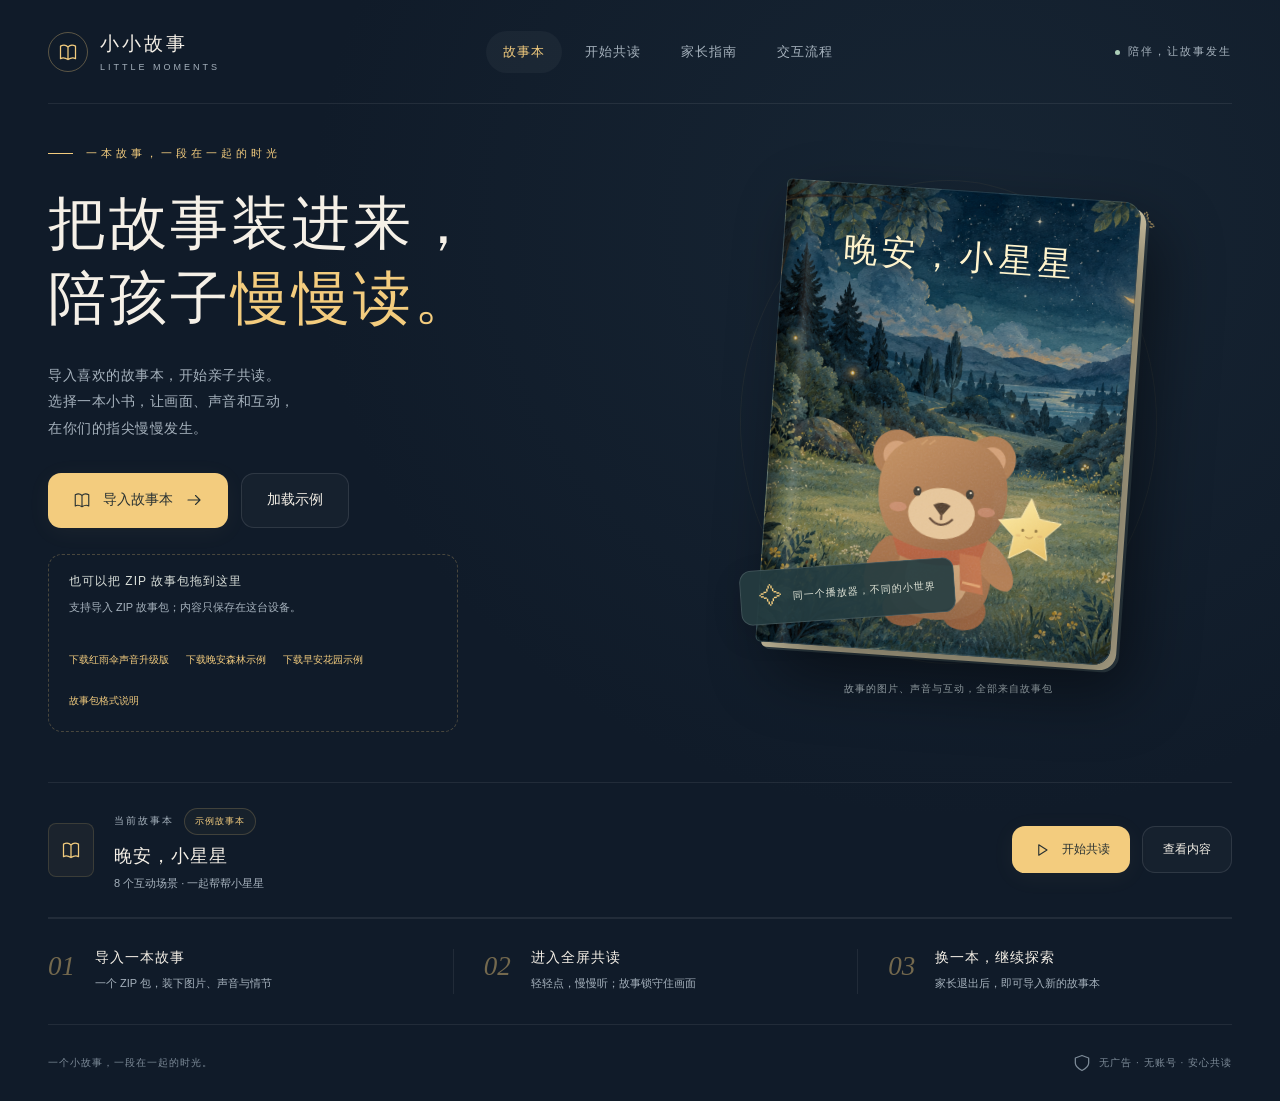
==== index.html @ 0f3887ff "Publish little storybook static site" ====
<!DOCTYPE html>
<html lang="zh-CN"><head><meta charset="UTF-8"><meta name="viewport" content="width=device-width, initial-scale=1"><meta name="theme-color" content="#101b29"><meta name="description" content="小小故事：亲子互动绘本前端交互原型"><title>故事本播放器 · 小小故事</title><link rel="icon" type="image/svg+xml" href="assets/favicon.svg"><link rel="stylesheet" href="assets/style.css"><link rel="stylesheet" href="assets/story-lock.css"><link rel="stylesheet" href="assets/book-import.css"><script src="assets/vendor/fflate-0.8.3.js" defer></script><script src="assets/story-codec.js" defer></script><script src="assets/story-package.js" defer></script><script src="assets/book-ui.js" defer></script><script src="assets/story-lock.js" defer></script><link rel="stylesheet" href="assets/story-scene-v2.css"><script src="assets/story-scene-v2.js" defer></script><script src="assets/app.js" defer></script></head><body><div class="shell"><header class="site-header"><a class="brand" href="index.html" aria-label="小小故事，回到封面"><span class="brand-mark" data-icon="book"></span><span class="brand-name">小小故事<small>LITTLE MOMENTS</small></span></a><nav class="site-nav" data-prototype-nav aria-label="功能导航"><a href="index.html" data-preserve="index.html" aria-current="page">故事本</a><a href="read.html" data-preserve="read.html">开始共读</a><a href="parents.html" data-preserve="parents.html">家长指南</a><a href="flows.html" data-preserve="flows.html">交互流程</a></nav><span class="edition"><i class="dot"></i>陪伴，让故事发生</span></header><main>
<section class="hero import-hero"><div class="hero-copy"><div class="eyebrow">一本故事，一段在一起的时光</div><h1 class="serif">把故事装进来，<br>陪孩子<em>慢慢读。</em></h1><p class="hero-description">导入喜欢的故事本，开始亲子共读。<br>选择一本小书，让画面、声音和互动，<br>在你们的指尖慢慢发生。</p><div class="hero-actions"><button class="btn btn-primary" data-import-book><i data-icon="book"></i>导入故事本<i data-icon="arrow"></i></button><button class="btn btn-secondary" id="load-demo">加载示例</button></div><section class="import-zone" id="import-zone" aria-label="导入故事本" aria-busy="false"><h2>也可以把 ZIP 故事包拖到这里</h2><p id="import-status" role="status" aria-live="polite">正在打开当前故事本……</p><div class="package-links"><a href="storybooks/samples/rabbit-red-umbrella-audio-v3.zip" download="小兔子的红雨伞-声音升级版.zip">下载红雨伞声音升级版</a><a href="storybooks/samples/moon-star.zip" download="晚安小星星.zip">下载晚安森林示例</a><a href="storybooks/samples/garden-morning.zip" download="小花的早安.zip">下载早安花园示例</a><a href="STORYBOOK-FORMAT.md">故事包格式说明</a></div></section><input id="book-file" type="file" accept=".zip,application/zip" aria-label="选择 ZIP 故事本"></div>
<div class="book-preview-wrap"><div class="book-area"><div class="orbit"></div><span class="floating-star" aria-hidden="true">✧</span><a class="book" data-book-read href="read.html" data-preserve="read.html" aria-label="打开当前故事本"><div class="book-background" data-book-background></div><div class="book-title serif" data-book-field="title">导入你的<br>小小故事</div><div class="book-cover-layers" data-book-cover-layers></div></a><div class="book-note"><span class="mini-star">✧</span><span>同一个播放器，不同的小世界</span></div></div><p class="book-caption">故事的图片、声音与互动，全部来自故事包</p></div></section>
<section class="current-book-bar" id="book-ready" hidden><div class="current-book-meta"><span class="meta-symbol" data-icon="book"></span><div><div class="book-status-heading"><small>当前故事本</small><span class="status-pill" data-book-source>尚未导入</span></div><h2 data-book-field="title"></h2><p><span data-book-pages>—</span> 个互动场景 · <span data-book-field="goal"></span></p></div></div><div class="current-book-actions"><a class="btn btn-primary" data-book-read id="start-story" href="read.html"><i data-icon="play"></i>开始共读</a><a class="btn btn-secondary" href="parents.html" data-preserve="parents.html">查看内容</a></div></section>
<section class="how-strip" aria-label="三个小步骤"><div class="how-step"><span class="step-number">01</span><div><h3>导入一本故事</h3><p>一个 ZIP 包，装下图片、声音与情节</p></div></div><div class="how-step"><span class="step-number">02</span><div><h3>进入全屏共读</h3><p>轻轻点，慢慢听；故事锁守住画面</p></div></div><div class="how-step"><span class="step-number">03</span><div><h3>换一本，继续探索</h3><p>家长退出后，即可导入新的故事本</p></div></div></section></main><footer class="site-footer"><span>一个小故事，一段在一起的时光。</span><span><i data-icon="shield"></i>无广告 · 无账号 · 安心共读</span></footer></div><div class="toast" id="toast" role="status" hidden></div></body></html>
---- assets/style.css ----
@charset "UTF-8";
:root{--bg:#101b29;--panel:#192635;--panel-hi:#223342;--ink:#f5f0e7;--muted:#a6b2bd;--gold:#f3cc7e;--gold-deep:#d5ad60;--line:#ffffff13;--green:#add0b9;--radius:24px;color-scheme:dark;font-family:"Microsoft YaHei UI","PingFang SC",sans-serif;font-synthesis:none}
*{box-sizing:border-box}body{margin:0;background:var(--bg);color:var(--ink);min-width:320px;background-image:radial-gradient(ellipse at 75% 20%,#2a415143,transparent 48%)}button,a,input{font:inherit}a{color:inherit;text-decoration:none}button{color:inherit;cursor:pointer;border:0;background:none}button:disabled{opacity:.36;cursor:default}button,a,input{-webkit-tap-highlight-color:transparent}button:focus-visible,a:focus-visible,input:focus-visible,summary:focus-visible{outline:3px solid var(--gold);outline-offset:5px}button:disabled:focus-visible{outline:none}svg{display:block}button svg,.icon svg{width:21px;height:21px;flex:none}button{touch-action:manipulation}::selection{background:#f3cc7e55}h1,h2,h3,p{margin:0}h1,h2,h3{font-weight:500}p{line-height:1.9}.shell{max-width:1280px;margin:auto;padding:0 48px}.site-header{height:104px;display:flex;align-items:center;justify-content:space-between;gap:25px;border-bottom:1px solid var(--line)}.brand{display:flex;align-items:center;gap:12px;flex:none}.brand-mark{width:40px;height:40px;border:1px solid #f3cc7e55;border-radius:50%;display:grid;place-items:center;color:var(--gold)}.brand-name{font-size:19px;letter-spacing:3px}.brand-name small{display:block;color:var(--muted);font-size:9px;letter-spacing:3px;margin-top:5px}.site-nav{display:flex;gap:6px}.site-nav a{font-size:13px;letter-spacing:1px;padding:12px 17px;color:var(--muted);border-radius:24px;white-space:nowrap}.site-nav a:hover{color:var(--ink)}.site-nav a[aria-current=page]{background:#ffffff0a;color:var(--gold)}.edition{color:var(--muted);font-size:11px;letter-spacing:2px;white-space:nowrap}.dot{display:inline-block;background:var(--green);height:5px;width:5px;border-radius:50%;margin-right:8px}.eyebrow{color:var(--gold);font-size:11px;letter-spacing:4px;display:flex;align-items:center;gap:13px}.eyebrow:before{content:"";width:25px;height:1px;background:var(--gold)}.serif{font-family:"STKaiti","KaiTi","Noto Serif SC","SimSun",serif}.muted{color:var(--muted)}.btn{display:inline-flex;align-items:center;justify-content:center;gap:12px;padding:16px 25px;min-height:55px;border-radius:13px;font-size:14px;transition:transform .2s,background .2s}.btn:hover{transform:translateY(-2px)}.btn-primary{color:#283132;background:var(--gold);box-shadow:0 4px 24px #f3cc7e0d}.btn-primary:hover{background:#ffdda0}.btn-secondary{background:#ffffff07;border:1px solid #ffffff1b;color:var(--ink)}.text-link{display:inline-flex;gap:8px;align-items:center;color:var(--muted);font-size:13px;padding:15px 0}.text-link:hover{color:var(--gold)}.text-link svg{width:16px;height:16px}.hero{display:grid;grid-template-columns:1fr 1fr;align-items:center;gap:50px;padding:65px 0 64px;min-height:650px}.hero-copy{padding-bottom:10px}.hero h1{font-size:65px;line-height:1.3;letter-spacing:3px;margin:25px 0}.hero h1 em{font-style:normal;color:var(--gold)}.hero-description{color:var(--muted);font-size:14px;letter-spacing:1px;max-width:340px}.hero-actions{display:flex;gap:25px;align-items:center;margin-top:31px}.hero-facts{display:flex;gap:20px;font-size:11px;color:var(--muted);margin-top:24px;align-items:center}.hero-facts span{display:flex;gap:7px;align-items:center}.hero-facts svg{width:15px;height:15px}.book-area{position:relative;display:flex;justify-content:center;perspective:1200px;padding:0 35px}.book{width:355px;height:464px;border-radius:5px 17px 17px 5px;background:#233e48;box-shadow:20px 28px 65px #0007,6px 5px 0 #d7ccaa,9px 7px 0 #32424b;position:relative;overflow:hidden;transform:rotate(4deg);isolation:isolate;transition:transform .4s;display:block}.book:hover{transform:rotate(1deg) translateY(-5px)}.book:before{content:"";position:absolute;inset:0;z-index:3;pointer-events:none;background:linear-gradient(90deg,#0006,transparent 5%,#fff2 7%,transparent 10%);border:1px solid #ffffff22;border-radius:inherit}.book-background{position:absolute;inset:0;background:linear-gradient(145deg,#284a52,#142b3c) center/cover;filter:brightness(.79)}.book-title{position:relative;text-align:center;padding-top:48px;z-index:2;text-shadow:0 2px 8px #123;letter-spacing:5px;color:#fff4cd;font-size:40px;line-height:1.5}.book-title small{display:block;font-family:inherit;font-size:10px;letter-spacing:4px;margin-top:12px;color:#f8e6be}.book-bear{position:absolute;left:21%;bottom:25px;width:55%;height:240px;z-index:2}.book-star{position:absolute;left:60%;bottom:120px;width:73px;z-index:3;filter:drop-shadow(0 0 18px #ffe9a0aa)}.book-note{position:absolute;left:4px;bottom:35px;z-index:4;background:#253c41ee;border:1px solid #ffffff20;padding:13px 18px;border-radius:12px;box-shadow:0 10px 30px #0002;transform:rotate(-4deg);font-size:11px;letter-spacing:1px;color:#e1e5d8;display:flex;gap:10px;align-items:center}.book-note .mini-star{color:var(--gold);font-size:23px}.floating-star{position:absolute;color:var(--gold);opacity:.6;font-size:25px;right:5px;top:20px;transform:rotate(18deg)}.orbit{position:absolute;inset:-25px 0;border:1px solid #f3cc7e0d;border-radius:50%;transform:rotate(-23deg);pointer-events:none}.how-strip{display:grid;grid-template-columns:1fr 1fr 1fr;border-top:1px solid var(--line);border-bottom:1px solid var(--line);padding:30px 0;gap:30px}.how-step{display:flex;gap:20px;align-items:flex-start}.how-step+.how-step{border-left:1px solid var(--line);padding-left:30px}.step-number{font-family:Georgia,serif;font-size:27px;font-style:italic;color:#f3cc7e70;line-height:1.3}.how-step h3{font-size:14px;letter-spacing:1px;margin-bottom:7px}.how-step p{font-size:11px;color:var(--muted);line-height:1.8}.site-footer{display:flex;justify-content:space-between;align-items:center;padding:28px 0;font-size:10px;color:#7d8b98;letter-spacing:1px}.site-footer span{display:flex;gap:7px;align-items:center}.site-footer svg{width:13px;height:13px}
/* Shared reading shell */
.reader-shell{max-width:1440px;padding:0 40px;margin:auto}.reader-shell .site-header{height:86px}.reader-topline{display:flex;align-items:center;justify-content:space-between;margin:23px 0 18px;gap:10px}.back-label{font-size:12px;color:var(--muted);display:flex;align-items:center;gap:8px}.back-label svg{width:16px;height:16px}.reader-title{text-align:center;font-size:15px;letter-spacing:3px}.reader-title small{display:block;font-size:9px;color:var(--muted);letter-spacing:2px;margin-top:7px}.parent-link{display:flex;gap:7px;align-items:center;color:var(--muted);font-size:12px;border:1px solid #ffffff19;border-radius:10px;padding:11px 14px}.parent-link svg{width:16px;height:16px}.reader-main{max-width:1120px;margin:auto}.stage{position:relative;isolation:isolate;width:100%;aspect-ratio:1.95;border-radius:24px;overflow:hidden;background:#254653;box-shadow:0 18px 60px #0003;touch-action:pan-y;user-select:none}.forest-layer{position:absolute;inset:0;background:linear-gradient(145deg,#284a52,#142b3c) center 55%/cover;z-index:-2;transition:filter .8s,transform 1s}.stage[data-scene="1"] .forest-layer{transform:scale(1.06) translateX(2%)}.stage[data-scene="3"] .forest-layer{transform:scale(1.12) translateY(-2%)}.stage[data-scene="4"] .forest-layer{filter:brightness(.85) saturate(.8)}.stage[data-scene="6"] .forest-layer{filter:brightness(1.1)}.stage-vignette{position:absolute;inset:0;background:linear-gradient(#0d263b1a,transparent 35%,#142e3233);z-index:-1}.scene-label{position:absolute;top:22px;left:25px;display:flex;align-items:center;gap:10px;font-size:10px;letter-spacing:2px;color:#f9ebc9;z-index:4;background:#1931409c;border:1px solid #ffffff20;border-radius:20px;padding:9px 13px;backdrop-filter:blur(8px)}.scene-label span{opacity:.55}.scene-hint{position:absolute;top:23px;right:26px;font-size:10px;letter-spacing:1px;color:#f4e9ce;display:flex;align-items:center;gap:7px}.scene-hint svg{width:15px;height:15px}.actor{position:absolute;z-index:2;width:17%;height:auto;aspect-ratio:.8;left:var(--x);top:var(--y);transform:translate(-50%,-50%);padding:0;transition:opacity .35s,filter .4s;isolation:isolate;border-radius:40%;min-width:78px;min-height:78px;touch-action:pan-y}.actor svg{width:100%;height:100%;filter:drop-shadow(0 8px 5px #142a2440)}.actor.bear{width:20%;aspect-ratio:.75}.actor.star{width:9%;aspect-ratio:1;min-width:65px;min-height:65px}.actor.rabbit{width:14%;aspect-ratio:.67}.actor.flower{width:11%;aspect-ratio:.8}.actor.cloud{width:26%;aspect-ratio:2;min-width:100px}.actor.moon{width:12%;aspect-ratio:1}.actor:not(.target){cursor:pointer}.actor .halo{position:absolute;inset:-8%;border:2px solid transparent;border-radius:50%;pointer-events:none;z-index:-1}.actor.target .halo{border-color:#ffe7a7cc;box-shadow:0 0 0 9px #f8d99418,0 0 40px #ffe0933b,inset 0 0 35px #ffe09314;animation:breathing 2.9s ease-in-out infinite}.actor.target .halo:after{content:"";position:absolute;inset:-16px;border-radius:50%;border:1px solid #ffe7a744}.actor.target:after{content:"";position:absolute;width:7px;height:7px;background:#fff1c3;border-radius:50%;left:50%;bottom:-13%;box-shadow:0 0 10px #fff1c3}.actor.responding svg{animation:respond .9s ease both}.actor.explore svg{animation:wiggle .7s ease}.actor.lift svg{animation:lift 1.4s ease both}.actor.fly svg{animation:fly 1.8s ease forwards}.actor.drift svg{animation:drift 1.8s ease forwards}.star svg{filter:drop-shadow(0 0 15px #ffe4a866)}.firefly{position:absolute;width:4px;height:4px;border-radius:50%;background:#ffe8a1;box-shadow:0 0 12px #ffe8a1;pointer-events:none;animation:float 5s ease-in-out infinite}.speech-bubble{position:absolute;z-index:5;max-width:260px;background:#fff3d9;color:#4f534b;border-radius:18px 18px 18px 4px;padding:13px 21px;font-size:14px;box-shadow:0 8px 22px #0002;left:50%;top:22%;transform:translateX(-50%);animation:appear .3s ease}.speech-bubble[hidden]{display:none}.pause-cover{position:absolute;inset:0;z-index:8;display:flex;align-items:center;justify-content:center;background:#10223266;backdrop-filter:blur(6px)}.pause-cover[hidden]{display:none}.pause-cover button{display:flex;flex-direction:column;align-items:center;gap:15px;color:#fff4d6;font-size:14px;letter-spacing:2px}.pause-cover .play-circle{display:grid;place-items:center;border:1px solid #ffe6ac88;border-radius:50%;width:78px;height:78px;background:#f3cc7e12}.pause-cover svg{width:29px;height:29px}.turn-animation{animation:page-turn .5s ease}.caption-area{display:grid;grid-template-columns:58px 1fr 58px;gap:22px;align-items:center;text-align:center;min-height:127px;padding:18px 0}.page-arrow{height:52px;width:52px;display:grid;place-items:center;border:1px solid #ffffff24;border-radius:50%;transition:background .2s}.page-arrow:hover{background:#ffffff0a}.page-arrow.next{background:var(--gold);color:#2b352f;border-color:var(--gold)}.caption-type{font-size:9px;letter-spacing:2px;color:var(--gold);display:flex;gap:8px;justify-content:center;align-items:center;margin-bottom:10px}.wave{display:flex;gap:2px;align-items:center;height:12px}.wave i{width:2px;height:7px;background:var(--gold);border-radius:3px}.is-speaking .wave i{animation:wave .65s ease infinite alternate}.wave i:nth-child(2){height:12px;animation-delay:.15s}.wave i:nth-child(3){height:5px;animation-delay:.3s}.caption-text{font-family:"KaiTi","STKaiti","SimSun",serif;font-size:25px;line-height:1.6;letter-spacing:2px;min-height:40px}.interaction-instruction{font-size:11px;color:var(--muted);margin-top:6px;min-height:21px;line-height:1.6}.reader-controls{border-top:1px solid var(--line);display:flex;align-items:center;justify-content:space-between;min-height:83px;gap:20px}.control-group{display:flex;gap:10px}.control-btn{display:flex;align-items:center;justify-content:center;gap:8px;color:var(--muted);font-size:11px;padding:12px 10px;border-radius:9px;min-height:44px}.control-btn:hover{background:#ffffff08;color:var(--ink)}.control-btn svg{width:17px;height:17px}.page-dots{display:flex;gap:9px;align-items:center}.page-dots a{width:7px;height:7px;border-radius:50%;background:#ffffff23;display:block;position:relative}.page-dots a:before{content:"";position:absolute;inset:-10px}.page-dots a.done{background:#f3cc7e77}.page-dots a.active{width:24px;border-radius:5px;background:var(--gold)}.page-count{font-size:10px;color:var(--muted);letter-spacing:2px;margin-left:12px}.reading-tip{text-align:center;font-size:10px;color:#7e919e;letter-spacing:1px;padding:6px 0 22px}.reading-tip span{color:var(--gold);margin-right:6px}.sound-notice{background:#352e25;color:#e8ce97;border:1px solid #e8ce9733;padding:9px 15px;font-size:11px;border-radius:9px;margin-bottom:12px}.sound-notice[hidden]{display:none}
/* Dialog and parent settings */
dialog{border:1px solid #ffffff22;border-radius:24px;background:#1b2b39;color:var(--ink);padding:30px;max-width:440px;width:calc(100% - 32px);box-shadow:0 25px 100px #0007}dialog::backdrop{background:#08121cb8;backdrop-filter:blur(6px)}.dialog-heading{display:flex;justify-content:space-between;align-items:center;margin-bottom:14px}.dialog-heading h2{font-size:20px;letter-spacing:2px}.icon-btn{width:40px;height:40px;border-radius:50%;display:grid;place-items:center;color:var(--muted);background:#ffffff06}.dialog-caption{font-size:12px;color:var(--muted);margin-bottom:18px}.setting{display:flex;justify-content:space-between;align-items:center;gap:20px;padding:18px 0;border-bottom:1px solid var(--line)}.setting h3{font-size:13px;margin-bottom:5px}.setting p{font-size:11px;color:var(--muted);line-height:1.7}.switch{position:relative;flex:none;width:43px;height:26px}.switch input{position:absolute;inset:0;opacity:0;cursor:pointer;margin:0;width:100%;height:100%;z-index:2}.switch span{display:block;width:100%;height:100%;border-radius:20px;background:#40505b;transition:background .2s}.switch span:before{content:"";position:absolute;left:4px;top:4px;width:18px;height:18px;border-radius:50%;background:#d4dbe0;transition:transform .2s}.switch input:checked+span{background:var(--gold)}.switch input:checked+span:before{background:#344442;transform:translateX(17px)}.switch input:focus-visible+span{outline:3px solid #fff;outline-offset:4px}.volume-row{padding:20px 0}.volume-row label{display:flex;justify-content:space-between;align-items:center;font-size:12px;margin-bottom:15px;color:var(--muted)}input[type=range]{width:100%;accent-color:var(--gold);height:6px;cursor:pointer}.dialog-actions{display:flex;flex-direction:column;gap:11px;margin-top:25px}.dialog-actions .btn{width:100%;min-height:48px;padding:12px}.dialog-actions .text-link{justify-content:center;padding:8px}.content-head{padding:48px 0 34px;display:flex;align-items:flex-end;justify-content:space-between;gap:20px}.content-head h1{font-size:39px;letter-spacing:3px;margin-top:18px}.content-head p{font-size:12px;color:var(--muted);margin-top:13px}.parent-layout{display:grid;grid-template-columns:1fr 1.2fr;gap:45px;padding-bottom:50px}.settings-panel{border:1px solid var(--line);background:#ffffff04;border-radius:22px;padding:28px;height:fit-content}.settings-panel h2,.story-outline h2{font-size:17px;letter-spacing:2px;margin-bottom:8px}.panel-intro{font-size:11px;color:var(--muted);margin-bottom:10px}.settings-panel .btn{width:100%;margin-top:27px}.goal-card{border-left:2px solid var(--gold);padding:7px 0 7px 18px;margin:22px 0 27px}.goal-card small{font-size:10px;letter-spacing:2px;color:var(--gold)}.goal-card h3{font-size:18px;margin:9px 0}.goal-card p{font-size:12px;color:var(--muted)}details{border-bottom:1px solid var(--line);padding:14px 0}summary{cursor:pointer;font-size:13px;list-style:none;display:flex;align-items:center;justify-content:space-between;gap:12px;padding:5px 0}summary::-webkit-details-marker{display:none}summary:after{content:"+";color:var(--gold);font-size:20px}details[open] summary:after{content:"−"}.chapter-no{color:#738795;font-size:10px;letter-spacing:1px;margin-right:10px}details p{font-size:12px;color:var(--muted);padding:15px 0 5px}.chapter-link{color:var(--gold);font-size:11px;display:inline-block;padding:10px 0}.privacy-note{margin-top:25px;font-size:10px;color:#8094a0;line-height:1.9}.status-pill{display:inline-flex;align-items:center;gap:8px;border:1px solid #f3cc7e30;border-radius:20px;background:#f3cc7e08;color:var(--gold);font-size:10px;padding:9px 15px;letter-spacing:1px}.flow-layout{display:grid;grid-template-columns:290px 1fr;gap:40px;padding-bottom:50px}.flow-nav{display:flex;flex-direction:column;gap:8px}.flow-choice{padding:18px;text-align:left;border:1px solid transparent;border-radius:14px;display:flex;gap:15px;align-items:center}.flow-choice.active{background:#ffffff06;border-color:#f3cc7e44}.flow-choice>span{color:var(--gold);font-family:Georgia,serif;font-size:20px;font-style:italic}.flow-choice h3{font-size:13px;letter-spacing:1px}.flow-choice p{font-size:10px;color:var(--muted);margin-top:5px}.flow-detail{padding:30px;border:1px solid var(--line);border-radius:22px;background:#ffffff03;min-width:0}.flow-preview{height:230px;border-radius:16px;background:linear-gradient(#0e273944,#0e273977),linear-gradient(145deg,#284a52,#142b3c) center 50%/cover;position:relative;display:flex;align-items:center;justify-content:center;margin-bottom:27px}.flow-preview .demo-actor{width:130px;height:175px;position:relative}.flow-preview .halo{position:absolute;inset:10px -10px;border:2px solid #ffe7a7bb;border-radius:50%;box-shadow:0 0 0 12px #ffe7a711;animation:breathing 2.8s ease infinite}.flow-preview svg{width:100%;height:100%;position:relative}.flow-detail h2{font-size:23px;letter-spacing:2px;margin:13px 0}.flow-detail>p{font-size:13px;color:var(--muted);min-height:70px}.flow-meta{display:flex;gap:10px;flex-wrap:wrap;margin:22px 0}.flow-meta span{font-size:10px;color:#b9c6cd;border:1px solid #ffffff18;border-radius:20px;padding:7px 12px}.flow-bottom{display:flex;justify-content:space-between;align-items:center;gap:15px;margin-top:20px}.flow-counter{font-size:11px;color:var(--muted)}.flow-scenarios{border-top:1px solid var(--line);margin-top:25px;padding-top:20px;display:flex;gap:8px;flex-wrap:wrap}.scenario-btn{font-size:11px;border-radius:8px;padding:10px 12px;background:#ffffff07;color:var(--muted)}.scenario-btn:hover{color:var(--gold)}.end-main{max-width:870px;margin:50px auto;text-align:center}.end-art{height:275px;max-width:640px;margin:0 auto 35px;border-radius:50% 50% 20px 20px;position:relative;background:linear-gradient(transparent,#101b29),linear-gradient(145deg,#284a52,#142b3c) center 35%/cover}.end-art .end-bear{width:145px;height:190px;position:absolute;bottom:0;left:calc(50% - 72px)}.end-art .end-star{position:absolute;width:65px;height:65px;left:60%;top:35px;animation:float 5s infinite}.end-main h1{font-size:46px;line-height:1.5;letter-spacing:4px}.end-main h1 em{color:var(--gold);font-style:normal}.end-main>p{font-size:13px;color:var(--muted);margin-top:17px}.end-actions{display:flex;gap:15px;justify-content:center;margin-top:28px}.together-note{border-top:1px solid var(--line);max-width:570px;margin:40px auto 0;padding-top:25px}.together-note small{font-size:10px;letter-spacing:3px;color:var(--gold)}.together-note p{font-family:"KaiTi","SimSun",serif;font-size:19px;margin-top:13px;letter-spacing:1px}.together-note .muted{font-family:inherit;font-size:11px;letter-spacing:0}.toast{position:fixed;bottom:25px;left:50%;transform:translateX(-50%);background:#31494a;border:1px solid #ffffff22;border-radius:12px;color:#f8e8c7;padding:13px 22px;box-shadow:0 5px 30px #0005;font-size:12px;z-index:30;max-width:90vw;line-height:1.7}.toast[hidden]{display:none}.all-paused *{animation-play-state:paused!important}.hint-off .target .halo,.hint-off .target:after{display:none}
@keyframes breathing{50%{transform:scale(1.045);opacity:.55}}@keyframes wave{to{transform:scaleY(.4)}}@keyframes respond{0%,100%{transform:translateY(0) rotate(0)}30%{transform:translateY(-13px) rotate(-4deg)}65%{transform:translateY(-7px) rotate(4deg)}}@keyframes wiggle{25%{transform:rotate(-5deg)}65%{transform:rotate(5deg)}}@keyframes lift{50%{transform:translateY(-30px) rotate(-3deg)}100%{transform:translateY(-10px)}}@keyframes fly{to{transform:translateY(-210px) scale(.5);filter:drop-shadow(0 0 30px #ffdf84)}}@keyframes drift{to{transform:translateX(90px);opacity:.2}}@keyframes float{50%{transform:translate(8px,-15px);opacity:.6}}@keyframes appear{from{opacity:0;transform:translate(-50%,8px)}to{opacity:1;transform:translate(-50%,0)}}@keyframes page-turn{0%{transform:perspective(1300px) rotateY(0)}45%{transform:perspective(1300px) rotateY(-7deg);opacity:.65}100%{transform:perspective(1300px) rotateY(0)}}
[data-icon]{display:inline-flex;align-items:center;justify-content:center;flex:none}[data-icon] svg{width:20px;height:20px}.btn [data-icon] svg{width:18px;height:18px}.orbit{inset:-10px 4px;transform:none}
@media(min-width:1600px){.hero{min-height:720px}.reader-main{max-width:1200px}}
@media(max-width:1050px){.shell{padding:0 30px}.edition{display:none}.hero{gap:20px;min-height:620px}.hero h1{font-size:52px}.book{width:300px;height:410px}.book-area{padding:0 12px}.book-title{font-size:34px}.book-bear{bottom:15px;height:210px}.book-star{bottom:95px}.hero-actions{gap:18px}.hero-facts{gap:13px}.reader-shell{padding:0 25px}.reader-controls{gap:10px}.control-group{gap:0}.how-step+.how-step{padding-left:20px}.parent-layout{gap:30px}.flow-layout{grid-template-columns:240px 1fr;gap:25px}}
@media(max-width:760px){.shell{padding:0 24px}.site-header{height:auto;min-height:90px;flex-wrap:wrap;gap:16px;justify-content:center;padding:23px 0 13px}.brand{margin-right:auto}.brand-name{font-size:16px}.brand-mark{width:34px;height:34px}.site-nav{width:100%;justify-content:center;gap:3px}.site-nav a{font-size:11px;padding:10px 15px}.hero{grid-template-columns:1fr;gap:38px;padding:36px 0 40px}.hero-copy{text-align:center;display:flex;flex-direction:column;align-items:center}.eyebrow{font-size:10px;letter-spacing:3px}.hero h1{font-size:49px;margin:20px 0}.hero-description{font-size:12px;max-width:300px}.hero-actions{margin-top:23px}.hero-facts{font-size:10px;margin-top:20px}.book{width:280px;height:365px}.book-title{font-size:32px;padding-top:30px}.book-bear{height:190px;bottom:5px}.book-star{width:57px;bottom:85px}.book-area{padding:12px 25px;margin:0 auto;width:100%;max-width:440px}.book-note{left:3px;bottom:25px;padding:11px 14px;font-size:10px}.floating-star{right:15px;top:10px}.orbit{inset:-5px 20px}.how-strip{gap:17px;padding:25px 0}.how-step{display:block}.how-step+.how-step{padding-left:17px}.step-number{font-size:22px;display:block;margin-bottom:10px}.how-step h3{font-size:12px}.how-step p{font-size:10px}.site-footer{align-items:flex-start;gap:15px;font-size:9px;line-height:1.9}.reader-shell{padding:0 18px}.reader-shell .site-header{height:auto}.reader-topline{margin:20px 0}.reader-title{font-size:12px;letter-spacing:1px}.reader-title small{font-size:8px;letter-spacing:1px}.parent-link{font-size:10px;padding:9px}.back-label{font-size:10px;gap:3px}.stage{aspect-ratio:1.2;border-radius:18px}.forest-layer{background-size:auto 100%}.actor.bear{width:29%}.actor.rabbit{width:22%}.actor.star{width:15%}.actor.flower{width:17%}.actor.cloud{width:37%}.actor.moon{width:18%}.scene-label{top:15px;left:15px;font-size:8px;padding:8px 10px;gap:6px;letter-spacing:1px}.scene-hint{top:17px;right:15px;font-size:8px}.scene-hint svg{width:11px;height:11px}.speech-bubble{font-size:11px;top:25%;width:max-content;max-width:80%;padding:11px 15px}.caption-area{grid-template-columns:44px 1fr 44px;gap:9px;min-height:140px;padding:20px 0}.page-arrow{width:43px;height:43px}.caption-text{font-size:20px;letter-spacing:1px}.caption-type{font-size:8px;margin-bottom:7px}.interaction-instruction{font-size:10px;line-height:1.8;min-height:36px;margin-top:6px}.reader-controls{flex-wrap:wrap;justify-content:center;padding:12px 0;gap:3px}.page-dots{order:-1;width:100%;justify-content:center;padding:12px 0}.control-group{flex:1;justify-content:center}.control-btn{padding:12px 9px;font-size:10px}.reading-tip{font-size:9px;padding-top:12px}.content-head{padding:35px 0 28px;align-items:flex-start;flex-direction:column}.content-head h1{font-size:32px}.parent-layout{grid-template-columns:1fr;gap:35px}.settings-panel{padding:24px}.flow-layout{grid-template-columns:1fr;gap:20px}.flow-nav{display:grid;grid-template-columns:1fr 1fr;gap:5px}.flow-choice{padding:12px;gap:11px}.flow-choice h3{font-size:11px}.flow-choice p{font-size:9px}.flow-detail{padding:22px}.flow-detail h2{font-size:21px}.flow-detail>p{font-size:12px;min-height:90px}.flow-preview{height:210px}.flow-bottom .btn{padding:13px 16px;font-size:12px}.end-main{margin:35px auto}.end-art{height:230px;margin-bottom:25px}.end-main h1{font-size:33px}.end-main>p{font-size:12px}.end-actions{gap:12px}.end-actions .btn{font-size:12px;padding:14px 20px}.together-note p{font-size:17px}}
@media(prefers-reduced-motion:reduce){*,*:before,*:after{animation:none!important;transition:none!important;scroll-behavior:auto!important}}
@media(max-width:760px){#dots{width:auto;flex:none;padding:0}.page-count{white-space:nowrap;flex:none}}
.actor.fly{animation:star-travel 1.8s ease forwards}.actor.fly svg{animation:none}.actor.drift{animation:cloud-travel 1.8s ease forwards}.actor.drift svg{animation:none}
@keyframes star-travel{to{transform:translate(-50%,-170%) scale(.85);filter:drop-shadow(0 0 20px #ffdf84)}}
@keyframes cloud-travel{to{transform:translate(-15%,-50%);opacity:.6}}
---- assets/story-lock.css ----
/* Immersive mode is an explicit reading state, separate from the prototype navigation. */
.story-lock-control[hidden],.story-fullscreen-gate[hidden],.story-ending[hidden],.story-lock-tip[hidden]{display:none}
.actor-layer{position:absolute;inset:0}
.story-lock-control{display:none}
body.story-active{overflow:hidden;overscroll-behavior:none}
.story-immersive{position:fixed;inset:0;z-index:50;isolation:isolate;width:100%;height:100%;height:100dvh;max-width:none;margin:0;padding:0;background:#102332;overflow:hidden;overscroll-behavior:none;touch-action:pan-y}
.story-immersive:fullscreen{width:100vw;height:100vh;height:100dvh;background:#102332}
.story-immersive::backdrop{background:#102332}
.story-active .reader-shell>.site-header{display:none}
.story-immersive .reader-topline,.story-immersive .reader-controls,.story-immersive .reading-tip{display:none}
.story-immersive .stage{position:absolute;inset:0;width:100%;height:100%;aspect-ratio:auto;border-radius:0;box-shadow:none}
.story-immersive .forest-layer{background-size:cover;background-position:center 55%}
.story-immersive .actor-layer{bottom:clamp(118px,19vh,180px)}
.story-immersive .actor.bear{width:min(20vw,24vh);min-width:80px;min-height:80px}
.story-immersive .actor.rabbit{width:min(16vw,18vh);min-width:74px;min-height:100px}
.story-immersive .actor.star{width:min(10vw,12vh);min-width:64px;min-height:64px}
.story-immersive .actor.cloud{width:min(27vw,30vh);min-width:100px;min-height:66px}
.story-immersive .actor.flower{width:min(13vw,16vh);min-width:70px;min-height:90px}
.story-immersive .actor.moon{width:min(13vw,17vh);min-width:70px;min-height:70px}
.story-immersive .scene-label{top:max(24px,env(safe-area-inset-top));left:max(24px,env(safe-area-inset-left));opacity:.8}
.story-immersive .scene-hint{display:none}
.story-immersive .speech-bubble{top:25%;font-size:clamp(13px,1.5vw,19px);max-width:min(70vw,360px)}
.story-immersive .caption-area{position:absolute;inset:auto 0 0;display:flex;justify-content:center;align-items:center;z-index:5;height:clamp(118px,19vh,180px);min-height:0;padding:14px 85px max(18px,env(safe-area-inset-bottom));background:linear-gradient(transparent,#0b1f30d9 35%,#0b1f30f2);pointer-events:none}
.story-immersive .caption-area>div{max-width:900px}
.story-immersive .caption-text{font-size:clamp(20px,2.4vw,32px);line-height:1.55;text-shadow:0 2px 9px #06141f}
.story-immersive .caption-type{font-size:10px;margin-bottom:8px}
.story-immersive .interaction-instruction{color:#c4d0d3;font-size:clamp(11px,1vw,13px);min-height:18px;margin-top:7px}
.story-immersive .page-arrow{position:fixed;top:50%;transform:translateY(-50%);width:58px;height:58px;pointer-events:auto;background:#152f3cb8;border-color:#ffedc838;box-shadow:0 4px 20px #0002;color:#f9eac9;backdrop-filter:blur(7px)}
.story-immersive #prev-page{left:max(22px,env(safe-area-inset-left))}
.story-immersive #next-page{right:max(22px,env(safe-area-inset-right));background:#f3cc7ee8;color:#28362f}
.story-immersive .page-arrow:disabled{pointer-events:none;opacity:.22}
.story-immersive .sound-notice{position:absolute;z-index:8;top:80px;left:50%;transform:translateX(-50%);max-width:80%;width:max-content;pointer-events:none}
.story-immersive .story-lock-control{position:absolute;z-index:25;right:max(23px,env(safe-area-inset-right));top:max(18px,env(safe-area-inset-top));display:flex;flex-direction:column;align-items:center;gap:7px;color:#f4e7c7}
.lock-hold-ring{display:grid;place-items:center;width:51px;height:51px;border:2px solid transparent;border-radius:50%;background:linear-gradient(#1c3441e8,#1c3441e8) padding-box,conic-gradient(#f3cc7e calc(var(--hold,0)*1turn),#d4dbd733 0) border-box;backdrop-filter:blur(8px)}
.story-lock-control.holding .lock-hold-ring{background:linear-gradient(#34483ff0,#34483ff0) padding-box,conic-gradient(#f3cc7e calc(var(--hold)*1turn),#d4dbd733 0) border-box}
.story-lock-control .lock-hold-ring svg{width:21px;height:21px}
.story-lock-control>small{font-size:9px;letter-spacing:1px;text-shadow:0 1px 6px #000}
.story-lock-tip{position:absolute;right:23px;top:99px;z-index:24;border:1px solid #f3cc7e40;border-radius:11px;background:#1a303ee8;padding:11px 15px;color:#f2dfb8;font-size:11px;pointer-events:none;box-shadow:0 6px 20px #0003}
.story-immersive .pause-cover{background:#0c22365e}
.story-fullscreen-gate{position:absolute;inset:0;z-index:20;background:#102332e8;backdrop-filter:blur(12px);display:flex;flex-direction:column;justify-content:center;align-items:center;gap:18px;text-align:center;padding:45px 30px}
.story-fullscreen-gate .gate-symbol{width:75px;height:75px;display:grid;place-items:center;background:#f3cc7e10;border:1px solid #f3cc7e44;border-radius:50%;color:var(--gold);margin-bottom:6px}
.story-fullscreen-gate .gate-symbol svg{width:28px;height:28px}
.story-fullscreen-gate h2{font-size:28px;letter-spacing:3px}
.story-fullscreen-gate p{font-size:13px;max-width:390px;color:var(--muted)}
.story-fullscreen-gate .text-link{font-size:12px;padding:7px}
.story-ending{position:absolute;inset:0;z-index:12;display:flex;flex-direction:column;align-items:center;justify-content:center;text-align:center;background:linear-gradient(#102332cc,#102332e6);backdrop-filter:blur(5px);padding:40px 25px;gap:20px}
.story-ending .ending-star{width:95px;height:95px;filter:drop-shadow(0 0 25px #e4c67955)}
.story-ending h2{font-size:clamp(30px,4vw,48px);line-height:1.6;letter-spacing:3px}
.story-ending p{font-size:13px;color:#bbc9cd}
.story-ending small{font-size:10px;color:#93a7b2;margin-top:6px}
.story-finished .caption-area{display:none}
.story-immersive dialog{position:fixed;z-index:40;max-height:calc(100dvh - 36px);overflow:auto;margin:auto}
.story-immersive dialog::backdrop{background:#0a1b2bd9}
.story-immersive .exit-story{color:#eed1ab;border-color:#e1b37533}
@media(max-width:760px){.story-immersive .caption-area{padding-right:35px;padding-left:35px;height:148px}.story-immersive .actor-layer{bottom:148px}.story-immersive .caption-text{font-size:22px}.story-immersive .caption-type{font-size:9px}.story-immersive .page-arrow{width:46px;height:46px}.story-immersive #prev-page{left:max(10px,env(safe-area-inset-left))}.story-immersive #next-page{right:max(10px,env(safe-area-inset-right))}.story-immersive .scene-label{font-size:9px;top:max(22px,env(safe-area-inset-top));left:17px;max-width:65%}.story-immersive .story-lock-control{right:16px;top:max(16px,env(safe-area-inset-top))}.story-lock-tip{right:16px}.story-fullscreen-gate h2{font-size:24px}.story-immersive .speech-bubble{font-size:13px}}
@media(max-height:520px){.story-immersive .actor-layer{bottom:105px}.story-immersive .caption-area{height:105px;padding-top:8px;padding-bottom:10px}.story-immersive .caption-text{font-size:20px}.story-immersive .interaction-instruction{font-size:10px;margin-top:3px;min-height:16px}.story-immersive .caption-type{font-size:8px;margin-bottom:3px}.story-immersive .scene-label{top:15px;font-size:9px}.story-immersive .story-lock-control{top:12px}.lock-hold-ring{width:45px;height:45px}.story-lock-tip{top:83px}.story-immersive .speech-bubble{top:23%;padding:8px 14px}.story-ending{gap:10px}.story-ending .ending-star{height:55px;width:55px}.story-ending h2{font-size:27px;line-height:1.3}.story-ending p{font-size:11px}}
---- assets/book-import.css ----
.current-book-bar[hidden]{display:none}
.import-hero{padding-top:42px;padding-bottom:40px;min-height:620px}.import-hero h1{font-size:58px}.import-hero .hero-description{max-width:380px;letter-spacing:.5px}.import-hero .hero-actions{gap:13px;flex-wrap:wrap}
.import-zone{margin-top:26px;padding:18px 20px;border:1px dashed #f3cc7e40;border-radius:14px;max-width:410px;transition:background .2s,border-color .2s}.import-zone.dragging{background:#f3cc7e16;border-color:var(--gold)}.import-zone[aria-busy=true]{border-style:solid;background:#f3cc7e08}.import-zone h2{font-size:12px;letter-spacing:1px;color:#d9dfda;margin-bottom:8px}.import-zone p{font-size:11px;color:var(--muted);line-height:1.8;min-height:40px}.import-zone p.is-error{color:#f3b4a1}.import-zone .package-links{display:flex;gap:17px;flex-wrap:wrap;margin-top:10px}.package-links a{font-size:10px;color:var(--gold);padding:5px 0}.package-links a:hover{text-decoration:underline}
.book-cover-layers{position:absolute;inset:0;z-index:2;pointer-events:none}.book-cover-layers img{position:absolute;transform:translate(-50%,-50%);object-fit:contain;filter:drop-shadow(0 8px 6px #112a2f22)}.book-title{width:85%;margin:auto;white-space:pre-line;line-height:1.45;padding-top:42px;overflow-wrap:anywhere;font-size:34px}
.current-book-bar{border-top:1px solid var(--line);border-bottom:1px solid var(--line);padding:25px 0;display:flex;gap:25px;align-items:center;justify-content:space-between}.current-book-meta{display:flex;gap:20px;align-items:center;min-width:0}.current-book-meta .meta-symbol{display:grid;place-items:center;flex:none;color:var(--gold);background:#f3cc7e0c;border:1px solid #f3cc7e25;width:46px;height:54px;border-radius:8px}.current-book-meta h2{font-size:18px;letter-spacing:1px;overflow-wrap:anywhere}.current-book-meta p{font-size:11px;color:var(--muted);margin-top:7px;line-height:1.6}.current-book-meta .status-pill{font-size:9px;padding:6px 10px}.current-book-actions{display:flex;gap:12px;align-items:center;flex:none}.current-book-actions .btn{min-height:47px;padding:12px 20px;font-size:12px}
.book-required{min-height:65vh;display:flex;align-items:center;justify-content:center;flex-direction:column;gap:23px;text-align:center;padding:50px 15px}.book-required h1{font-size:38px}.book-required p{color:var(--muted);font-size:13px;max-width:480px}.is-disabled{pointer-events:none;opacity:.35}.import-hero .book-area{min-width:0}.book-caption{font-size:10px;letter-spacing:1px;color:#adbac0;margin-top:25px;text-align:center}.book-preview-wrap{display:flex;flex-direction:column;align-items:center}.book-note{font-size:10px}
.actor{width:var(--actor-width,18%);aspect-ratio:var(--actor-ratio,.8);min-width:64px;min-height:64px}.actor img{display:block;width:100%;height:100%;object-fit:contain;pointer-events:none;filter:drop-shadow(0 8px 5px #142a2440)}.actor.responding img{animation:respond .9s ease both}.actor.explore img{animation:wiggle .7s ease}.actor.lift img{animation:lift 1.4s ease both}.actor.fly img,.actor.drift img{animation:none}.story-immersive .actor{width:min(var(--actor-width,18%),calc(27vh * var(--actor-ratio,.8)));min-width:64px;min-height:64px}
.flow-preview .demo-actor img{width:100%;height:100%;object-fit:contain}.ending-star img,.end-illustration img{width:100%;height:100%;object-fit:contain}.end-illustration{width:145px;height:180px;position:absolute;left:calc(50% - 72px);bottom:20px}.book-goal{white-space:pre-line}.page-dots{flex-wrap:nowrap}#dots{max-width:260px}.book-status-heading{display:flex;gap:10px;align-items:center;flex-wrap:wrap;margin-bottom:9px}.book-status-heading small{color:var(--muted);font-size:10px;letter-spacing:2px}.reader-title{max-width:60%;overflow-wrap:anywhere}.story-immersive .scene-label{max-width:65%;overflow-wrap:anywhere}.story-immersive .scene-label span{flex:none}#book-file{position:absolute;width:1px;height:1px;opacity:0;pointer-events:none}
@media(max-width:1050px){.import-hero h1{font-size:47px}.import-hero{min-height:640px}.import-zone{padding:15px}.current-book-meta{gap:13px}.current-book-meta h2{font-size:16px}}
@media(max-width:760px){.import-hero{padding-top:34px;gap:36px;min-height:0}.import-hero h1{font-size:43px}.import-hero .hero-description{max-width:300px}.import-zone{max-width:100%;width:100%;text-align:left;margin-top:23px}.import-hero .hero-actions{justify-content:center}.import-hero .hero-actions .btn{font-size:12px;padding:14px 18px}.book-title{font-size:29px;padding-top:29px}.current-book-bar{align-items:flex-start;flex-direction:column;gap:20px}.current-book-actions{width:100%}.current-book-actions .btn{flex:1}.current-book-meta h2{font-size:18px}.book-caption{margin-top:20px}.book-preview-wrap{width:100%}.reader-title{max-width:53%}.reader-title small{line-height:1.5}.actor{min-width:64px;min-height:64px}.book-required h1{font-size:31px}}
---- assets/story-scene-v2.css ----
/* Version 2 styles stay scoped so imported version 1 stories keep their layout. */
body.book-v2 .reader-main { max-width: 1200px; }
body.book-v2 .reader-main.story-immersive { max-width: none; width: 100%; }
body.book-v2 .book-background { filter: none; }
body.book-v2 .book-title {
  position: absolute;
  top: 9%;
  right: 7%;
  width: 4.3em;
  margin: 0;
  padding: 0;
  color: #1e5980;
  font-family: 'Microsoft YaHei', sans-serif;
  font-size: clamp(26px, 2.5vw, 33px);
  font-weight: 700;
  letter-spacing: .04em;
  line-height: 1.55;
  text-shadow: 0 1px 0 #fffbe5;
}
body.book-v2 .book-title small { color: #476c81; font-size: 9px; letter-spacing: .12em; }
body.book-v2 .book-note { display: none; }
.storybook-v2.stage {
  container-type: inline-size;
  position: relative;
  width: 100%;
  height: auto;
  aspect-ratio: 3 / 2;
  overflow: hidden;
  isolation: isolate;
  border: 7px double #ae9b73;
  border-left: 13px double #6e9197;
  border-radius: 15px 19px 19px 15px;
  background: #e7eedb;
  box-shadow: 0 4px 0 #d0bd91, 0 9px 25px #56666a33, inset 3px 0 7px #365c622b;
}
.storybook-v2.stage::before {
  content: '';
  position: absolute;
  z-index: 11;
  inset: 0;
  border-radius: 6px 10px 10px 6px;
  pointer-events: none;
  box-shadow: inset 5px 0 6px #456c6952, inset -3px 0 3px #fff8dcbd, inset 0 0 0 2px #fff5cead;
}
.storybook-v2 .forest-layer,
.storybook-v2 .v2-clear-background {
  position: absolute;
  inset: 0;
  background-position: center;
  background-repeat: no-repeat;
  background-size: cover;
}
.storybook-v2 .forest-layer { z-index: 0; filter: none; opacity: 1; transform: none; }
.storybook-v2 .v2-clear-background { z-index: 1; opacity: 0; }
.storybook-v2 .stage-vignette {
  z-index: 2;
  background: linear-gradient(90deg, #e8f0cf0c, transparent 20%, transparent 80%, #f9e4a812), linear-gradient(0deg, #f2d99015, transparent 25%);
  pointer-events: none;
}
.storybook-v2 .actor-layer { position: absolute; z-index: 4; inset: 0; bottom: 0; pointer-events: none; }
.storybook-v2 .actor.v2-actor {
  position: absolute;
  left: calc(var(--x) + var(--walk-offset, 0%));
  top: calc(var(--y) + var(--step-offset, 0%));
  width: var(--actor-width);
  height: var(--actor-height);
  min-width: 0;
  min-height: 0;
  max-width: none;
  max-height: none;
  padding: 0;
  border: 0;
  border-radius: 0;
  aspect-ratio: auto;
  transform: translate(-50%, -50%) translate(var(--v2-jitter-x, 0px), var(--v2-jitter-y, 0px)) rotate(var(--v2-rotate, 0deg));
  background: transparent;
  box-shadow: none;
  animation: none;
  transition: none;
  pointer-events: none;
  -webkit-tap-highlight-color: transparent;
}
.storybook-v2 .v2-actor .v2-hit-area {
  position: absolute;
  z-index: 5;
  left: var(--hit-x, 0%);
  top: var(--hit-y, 0%);
  width: var(--hit-width, 100%);
  height: var(--hit-height, 100%);
  cursor: pointer;
  pointer-events: auto;
  touch-action: manipulation;
}
.storybook-v2 .v2-actor img,
.storybook-v2 .v2-variant-overlay {
  position: absolute;
  display: block;
  inset: 0;
  width: 100%;
  height: 100%;
  object-fit: contain;
  pointer-events: none;
  filter: drop-shadow(0 4px 3px #38574e13);
  animation: none;
  transition: none;
  user-select: none;
  -webkit-user-drag: none;
}
.storybook-v2 .v2-variant-overlay { z-index: 2; }
.storybook-v2 .v2-actor.responding .v2-actor-image { animation: respond .9s ease both; }
.storybook-v2 .v2-actor.lift .v2-actor-image { animation: lift 1.4s ease both; }
.storybook-v2 .v2-actor.fly .v2-actor-image { animation: fly 1.8s ease forwards; }
.storybook-v2 .v2-actor.drift .v2-actor-image { animation: drift 1.8s ease forwards; }
.storybook-v2 .v2-actor.explore .v2-actor-image { animation: wiggle .7s ease; }
.storybook-v2 .v2-overlay-body { clip-path: inset(58% 0 0 0); }
.storybook-v2 .actor .halo {
  z-index: 3;
  inset: auto;
  left: var(--hit-x, 0%);
  top: var(--hit-y, 0%);
  width: var(--hit-width, 100%);
  height: var(--hit-height, 100%);
  margin: 0;
  border: 3px solid #fffbd0;
  border-radius: 50%;
  box-shadow: 0 0 0 5px #fff8a31f, 0 0 14px 6px #fff59ba1, inset 0 0 10px #fff09b88;
  background: #fff7a508;
  opacity: 0;
  transform: scale(1.04);
  animation: none;
  pointer-events: none;
}
.storybook-v2 .actor.target .halo { opacity: 1; animation: v2-halo-breathe 2.5s ease-in-out infinite; }
.storybook-v2 .actor.target::after {
  content: '☝';
  position: absolute;
  z-index: 6;
  left: calc(var(--hit-x, 0%) + var(--hit-width, 100%) * .75);
  top: calc(var(--hit-y, 0%) + var(--hit-height, 100%) * .72);
  width: 32px;
  height: 35px;
  display: grid;
  place-items: center;
  font-family: 'Segoe UI Symbol', sans-serif;
  font-size: clamp(24px, 3.2cqw, 41px);
  color: #2062b1;
  text-shadow: 1px 1px 0 #fff, -1px -1px 0 #fff, 1px -1px 0 #fff, -1px 1px 0 #fff;
  transform: rotate(-22deg);
  filter: drop-shadow(0 2px 2px #234c6b22);
  pointer-events: none;
}
.storybook-v2 .actor:focus-visible .halo { opacity: 1; outline: 3px solid #2168b4; outline-offset: 5px; }
.storybook-v2.v2-hints-off .actor.target .halo,
.storybook-v2.v2-hints-off .actor.target::after { display: none; }
.storybook-v2 .v2-rain-layer,
.storybook-v2 .v2-effect-layer { position: absolute; inset: 0; overflow: hidden; pointer-events: none; }
.storybook-v2 .v2-rain-layer { z-index: 5; }
.storybook-v2 .v2-effect-layer { z-index: 6; }
.storybook-v2 .v2-rain-drop {
  position: absolute;
  display: block;
  border-radius: 80% 10% 65% 45%;
  border: 1px solid #d8f3ff88;
  background: linear-gradient(0deg, #76bbdaab, #e0f9ff50);
  box-shadow: 0 1px 2px #fff9;
}
.storybook-v2 .v2-splash-particle,
.storybook-v2 .v2-tap-drop,
.storybook-v2 .v2-tap-spark {
  position: absolute;
  display: block;
  border-radius: 75% 25% 65% 35%;
  border: 1px solid #e8fcff;
  background: linear-gradient(130deg, #ecffff, #81d3f1 48%, #489dcb);
  box-shadow: 0 0 4px #b7e8ffb3;
  transform: translate(-50%, -50%);
  opacity: 0;
}
.storybook-v2 .v2-tap-spark { border-radius: 50%; }
.storybook-v2 .v2-splash-ring {
  display: block;
  position: absolute;
  border: 2px solid #ebfeff;
  border-radius: 50%;
  background: #c9f1ff16;
  box-shadow: 0 0 0 2px #6cc8e77d;
  transform: translate(-50%, -50%) scale(.2);
  opacity: 0;
}
.storybook-v2 .v2-narration-bubble {
  position: absolute;
  z-index: 8;
  left: 4.5%;
  top: 5%;
  width: 36%;
  max-height: 51%;
  padding: clamp(11px, 1.7cqw, 23px) clamp(12px, 2cqw, 27px);
  border-radius: 23px 24px 22px 7px;
  border: 1px solid #fff;
  color: #14457f;
  background: #fffffff5;
  box-shadow: 0 3px 7px #577d8d16;
  font-family: 'KaiTi', 'STKaiti', 'Microsoft YaHei', sans-serif;
  font-size: clamp(12px, 2.25cqw, 26px);
  font-weight: 600;
  line-height: 1.75;
  letter-spacing: .02em;
  white-space: pre-line;
  overflow-wrap: anywhere;
  pointer-events: none;
}
.storybook-v2 .v2-narration-bubble::after {
  content: '';
  position: absolute;
  left: 13%;
  bottom: -10px;
  border: 6px solid transparent;
  border-top-color: #fffffff5;
  border-left-color: #fffffff5;
}
.storybook-v2 .v2-bubble-label { display: block; color: #758aa0; font-family: 'Microsoft YaHei', sans-serif; font-size: .48em; font-weight: 400; letter-spacing: .1em; line-height: 1.4; margin-bottom: .45em; }
.storybook-v2 .v2-bubble-text { display: block; }
.storybook-v2 .v2-narration-bubble[hidden] { display: none; }
.storybook-v2 .scene-label,
.storybook-v2 .scene-hint,
.storybook-v2 .speech-bubble,
.storybook-v2 .firefly { display: none !important; }
.storybook-v2 .pause-cover { z-index: 14; background: #f0eed292; backdrop-filter: blur(4px); color: #235783; }
.storybook-v2 .pause-cover .play-circle { color: #fff; border-color: #fff; background: #6382cc; box-shadow: 0 4px 16px #6382cc3b; }
.storybook-v2.v2-paused *,
.storybook-v2.v2-paused *::after { animation-play-state: paused !important; }

body.book-v2 .caption-area .caption-text,
body.book-v2 .caption-area .caption-type { display: none; }
body.book-v2 .caption-area { min-height: 85px; }
body.book-v2 .interaction-instruction { color: #49677d; font-size: 12px; line-height: 1.7; }
body.book-v2 .story-immersive,
body.book-v2 .story-immersive:fullscreen {
  --v2-page-width: min(calc(100vw - 88px), calc((100dvh - 112px) * 1.5));
  --v2-page-half: min(calc((100vw - 88px) / 2), calc((100dvh - 112px) * .75));
  background: radial-gradient(ellipse at 50% 45%, #fffef8, #f1eee6);
}
body.book-v2 .story-immersive .storybook-v2.stage {
  position: absolute;
  inset: auto;
  left: 50%;
  top: 48%;
  transform: translate(-50%, -50%);
  width: var(--v2-page-width);
  height: auto;
  aspect-ratio: 3 / 2;
  border-radius: 15px 19px 19px 15px;
  box-shadow: 0 4px 0 #d0bd91, 0 12px 32px #56666a29;
}
body.book-v2 .story-immersive .storybook-v2 .actor-layer { inset: 0; bottom: 0; }
body.book-v2 .story-immersive .storybook-v2 .actor.v2-actor { width: var(--actor-width); height: var(--actor-height); min-width: 0; min-height: 0; }
body.book-v2 .story-immersive .caption-area {
  height: 62px;
  min-height: 0;
  padding: 10px 65px max(12px, env(safe-area-inset-bottom));
  background: transparent;
}
body.book-v2 .story-immersive .interaction-instruction { color: #365c81; text-shadow: none; margin: 0; font-size: 12px; }
body.book-v2 .story-immersive .page-arrow {
  top: 48%;
  width: 38px;
  height: 38px;
  color: #1f5b91;
  border: 1px solid #c5deea;
  background: #fffffff0;
  box-shadow: 0 3px 8px #4b798a21;
}
body.book-v2 .story-immersive .page-arrow svg { width: 21px; height: 21px; }
body.book-v2 .story-immersive #prev-page { left: calc(50% - var(--v2-page-half) + 18px); }
body.book-v2 .story-immersive #next-page { right: calc(50% - var(--v2-page-half) + 18px); background: #fffffff0; color: #1f5b91; }
body.book-v2 .story-immersive .story-lock-control { color: #4f6d89; }
body.book-v2 .story-immersive .story-lock-control>small { text-shadow: none; }
body.book-v2 .story-immersive .lock-hold-ring {
  background: linear-gradient(#fbfcffec, #fbfcffec) padding-box, conic-gradient(#697ad7 calc(var(--hold, 0) * 1turn), #899ab82b 0) border-box;
}
body.book-v2 .story-ending {
  color: #214f7d;
  background: linear-gradient(#faf9eeef, #f6f0e5f5);
  backdrop-filter: blur(8px);
  gap: 20px;
}
body.book-v2 .story-ending .ending-star { width: 125px; height: 145px; filter: drop-shadow(0 5px 8px #c4a47632); }
body.book-v2 .story-ending h2 { color: #205680; font-size: clamp(29px, 4vw, 43px); letter-spacing: .08em; }
body.book-v2 .story-ending p { color: #496c87; }
body.book-v2 .story-ending small { color: #7f8d99; }
body.book-v2 .story-ending .btn-primary { border: 1px solid #8e8bf1; color: #fff; background: linear-gradient(#8e8bff, #6863e5); box-shadow: 0 4px 9px #7770d22b; border-radius: 30px; }
body.book-v2 .story-fullscreen-gate { color: #214f7d; background: #fbf8eef2; }
body.book-v2 .story-fullscreen-gate p { color: #55748a; }
body.book-v2 .story-fullscreen-gate .gate-symbol { color: #6977c7; border-color: #a0a9dd; background: #e9eaff; }

@keyframes v2-halo-breathe { 0%, 100% { transform: scale(1.02); } 50% { transform: scale(1.07); } }
@media (max-width: 760px) {
  .storybook-v2.stage { border-width: 5px; border-left-width: 9px; }
  .storybook-v2 .v2-narration-bubble { width: 40%; left: 4%; top: 5%; padding: 9px 11px; border-radius: 15px 17px 15px 5px; font-size: clamp(11px, 2.4cqw, 17px); line-height: 1.65; }
  .storybook-v2 .v2-bubble-label { display: none; }
  .storybook-v2 .actor .halo { border-width: 2px; box-shadow: 0 0 0 3px #fff8a31f, 0 0 8px 4px #fff59ba1; }
  .storybook-v2 .actor.target::after { width: 22px; height: 25px; font-size: 25px; }
  body.book-v2 .story-immersive,
  body.book-v2 .story-immersive:fullscreen { --v2-page-width: min(calc(100vw - 22px), calc((100dvh - 104px) * 1.5)); --v2-page-half: min(calc((100vw - 22px) / 2), calc((100dvh - 104px) * .75)); }
  body.book-v2 .story-immersive .page-arrow { width: 29px; height: 29px; }
  body.book-v2 .story-immersive #prev-page { left: calc(50% - var(--v2-page-half) + 11px); }
  body.book-v2 .story-immersive #next-page { right: calc(50% - var(--v2-page-half) + 11px); }
  body.book-v2 .story-immersive .caption-area { height: 70px; padding-right: 20px; padding-left: 20px; }
  body.book-v2 .story-immersive .interaction-instruction { font-size: 11px; }
  body.book-v2 .story-immersive .story-lock-control { right: 14px; top: max(13px, env(safe-area-inset-top)); }
}
@media (max-height: 520px) {
  body.book-v2 .story-immersive,
  body.book-v2 .story-immersive:fullscreen { --v2-page-width: min(calc(100vw - 54px), calc((100dvh - 76px) * 1.5)); --v2-page-half: min(calc((100vw - 54px) / 2), calc((100dvh - 76px) * .75)); }
  body.book-v2 .story-immersive .caption-area { height: 43px; padding: 6px 45px 7px; }
  body.book-v2 .story-immersive .interaction-instruction { font-size: 10px; }
  body.book-v2 .story-ending { gap: 9px; }
  body.book-v2 .story-ending .ending-star { height: 70px; width: 65px; }
}
@media (prefers-reduced-motion: reduce) {
  .storybook-v2 .actor.target .halo { animation: none; }
}
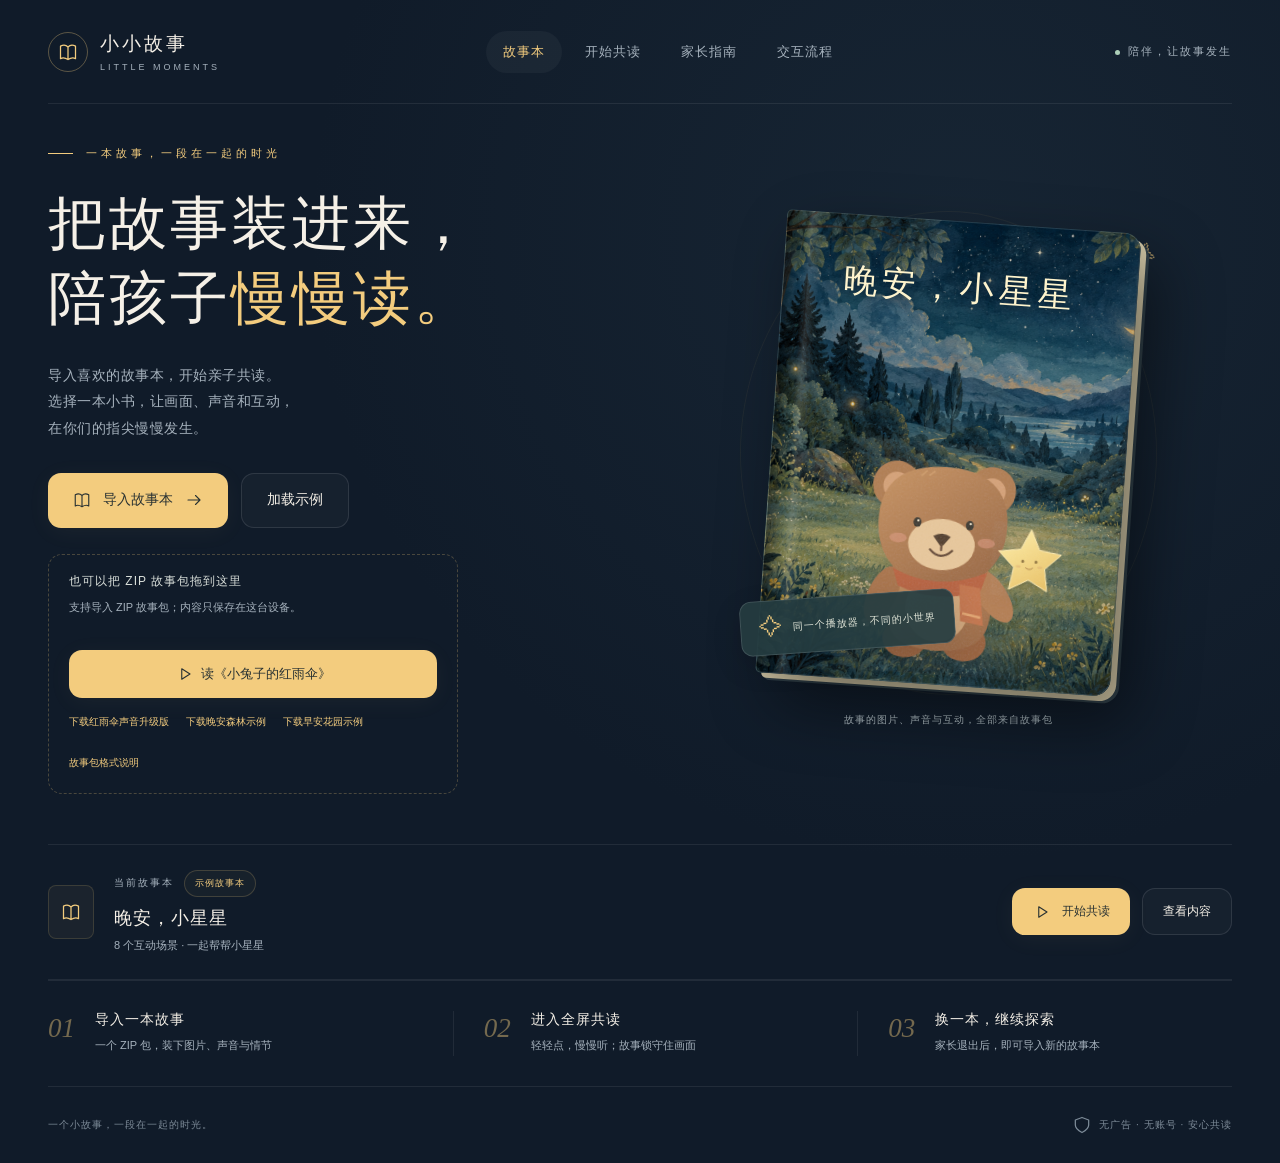
==== commit 14ce965d: "Add one-click reading for the rabbit story" ====
--- a/index.html
+++ b/index.html
@@ -1,6 +1,6 @@
 <!DOCTYPE html>
-<html lang="zh-CN"><head><meta charset="UTF-8"><meta name="viewport" content="width=device-width, initial-scale=1"><meta name="theme-color" content="#101b29"><meta name="description" content="小小故事：亲子互动绘本前端交互原型"><title>故事本播放器 · 小小故事</title><link rel="icon" type="image/svg+xml" href="assets/favicon.svg"><link rel="stylesheet" href="assets/style.css"><link rel="stylesheet" href="assets/story-lock.css"><link rel="stylesheet" href="assets/book-import.css"><script src="assets/vendor/fflate-0.8.3.js" defer></script><script src="assets/story-codec.js" defer></script><script src="assets/story-package.js" defer></script><script src="assets/book-ui.js" defer></script><script src="assets/story-lock.js" defer></script><link rel="stylesheet" href="assets/story-scene-v2.css"><script src="assets/story-scene-v2.js" defer></script><script src="assets/app.js" defer></script></head><body><div class="shell"><header class="site-header"><a class="brand" href="index.html" aria-label="小小故事，回到封面"><span class="brand-mark" data-icon="book"></span><span class="brand-name">小小故事<small>LITTLE MOMENTS</small></span></a><nav class="site-nav" data-prototype-nav aria-label="功能导航"><a href="index.html" data-preserve="index.html" aria-current="page">故事本</a><a href="read.html" data-preserve="read.html">开始共读</a><a href="parents.html" data-preserve="parents.html">家长指南</a><a href="flows.html" data-preserve="flows.html">交互流程</a></nav><span class="edition"><i class="dot"></i>陪伴，让故事发生</span></header><main>
-<section class="hero import-hero"><div class="hero-copy"><div class="eyebrow">一本故事，一段在一起的时光</div><h1 class="serif">把故事装进来，<br>陪孩子<em>慢慢读。</em></h1><p class="hero-description">导入喜欢的故事本，开始亲子共读。<br>选择一本小书，让画面、声音和互动，<br>在你们的指尖慢慢发生。</p><div class="hero-actions"><button class="btn btn-primary" data-import-book><i data-icon="book"></i>导入故事本<i data-icon="arrow"></i></button><button class="btn btn-secondary" id="load-demo">加载示例</button></div><section class="import-zone" id="import-zone" aria-label="导入故事本" aria-busy="false"><h2>也可以把 ZIP 故事包拖到这里</h2><p id="import-status" role="status" aria-live="polite">正在打开当前故事本……</p><div class="package-links"><a href="storybooks/samples/rabbit-red-umbrella-audio-v3.zip" download="小兔子的红雨伞-声音升级版.zip">下载红雨伞声音升级版</a><a href="storybooks/samples/moon-star.zip" download="晚安小星星.zip">下载晚安森林示例</a><a href="storybooks/samples/garden-morning.zip" download="小花的早安.zip">下载早安花园示例</a><a href="STORYBOOK-FORMAT.md">故事包格式说明</a></div></section><input id="book-file" type="file" accept=".zip,application/zip" aria-label="选择 ZIP 故事本"></div>
+<html lang="zh-CN"><head><meta charset="UTF-8"><meta name="viewport" content="width=device-width, initial-scale=1"><meta name="theme-color" content="#101b29"><meta name="description" content="小小故事：亲子互动绘本前端交互原型"><title>故事本播放器 · 小小故事</title><link rel="icon" type="image/svg+xml" href="assets/favicon.svg"><link rel="stylesheet" href="assets/style.css"><link rel="stylesheet" href="assets/story-lock.css"><link rel="stylesheet" href="assets/book-import.css?v=20261022-rabbit"><script src="assets/vendor/fflate-0.8.3.js" defer></script><script src="assets/story-codec.js" defer></script><script src="assets/story-package.js" defer></script><script src="assets/book-ui.js?v=20261022-rabbit" defer></script><script src="assets/story-lock.js" defer></script><link rel="stylesheet" href="assets/story-scene-v2.css"><script src="assets/story-scene-v2.js" defer></script><script src="assets/app.js" defer></script></head><body><div class="shell"><header class="site-header"><a class="brand" href="index.html" aria-label="小小故事，回到封面"><span class="brand-mark" data-icon="book"></span><span class="brand-name">小小故事<small>LITTLE MOMENTS</small></span></a><nav class="site-nav" data-prototype-nav aria-label="功能导航"><a href="index.html" data-preserve="index.html" aria-current="page">故事本</a><a href="read.html" data-preserve="read.html">开始共读</a><a href="parents.html" data-preserve="parents.html">家长指南</a><a href="flows.html" data-preserve="flows.html">交互流程</a></nav><span class="edition"><i class="dot"></i>陪伴，让故事发生</span></header><main>
+<section class="hero import-hero"><div class="hero-copy"><div class="eyebrow">一本故事，一段在一起的时光</div><h1 class="serif">把故事装进来，<br>陪孩子<em>慢慢读。</em></h1><p class="hero-description">导入喜欢的故事本，开始亲子共读。<br>选择一本小书，让画面、声音和互动，<br>在你们的指尖慢慢发生。</p><div class="hero-actions"><button class="btn btn-primary" data-import-book><i data-icon="book"></i>导入故事本<i data-icon="arrow"></i></button><button class="btn btn-secondary" id="load-demo">加载示例</button></div><section class="import-zone" id="import-zone" aria-label="导入故事本" aria-busy="false"><h2>也可以把 ZIP 故事包拖到这里</h2><p id="import-status" role="status" aria-live="polite">正在打开当前故事本……</p><div class="builtin-books"><button class="btn btn-primary" id="load-rabbit"><i data-icon="play"></i>读《小兔子的红雨伞》</button></div><div class="package-links"><a href="storybooks/samples/rabbit-red-umbrella-audio-v3.zip" download="小兔子的红雨伞-声音升级版.zip">下载红雨伞声音升级版</a><a href="storybooks/samples/moon-star.zip" download="晚安小星星.zip">下载晚安森林示例</a><a href="storybooks/samples/garden-morning.zip" download="小花的早安.zip">下载早安花园示例</a><a href="STORYBOOK-FORMAT.md">故事包格式说明</a></div></section><input id="book-file" type="file" accept=".zip,application/zip" aria-label="选择 ZIP 故事本"></div>
 <div class="book-preview-wrap"><div class="book-area"><div class="orbit"></div><span class="floating-star" aria-hidden="true">✧</span><a class="book" data-book-read href="read.html" data-preserve="read.html" aria-label="打开当前故事本"><div class="book-background" data-book-background></div><div class="book-title serif" data-book-field="title">导入你的<br>小小故事</div><div class="book-cover-layers" data-book-cover-layers></div></a><div class="book-note"><span class="mini-star">✧</span><span>同一个播放器，不同的小世界</span></div></div><p class="book-caption">故事的图片、声音与互动，全部来自故事包</p></div></section>
 <section class="current-book-bar" id="book-ready" hidden><div class="current-book-meta"><span class="meta-symbol" data-icon="book"></span><div><div class="book-status-heading"><small>当前故事本</small><span class="status-pill" data-book-source>尚未导入</span></div><h2 data-book-field="title"></h2><p><span data-book-pages>—</span> 个互动场景 · <span data-book-field="goal"></span></p></div></div><div class="current-book-actions"><a class="btn btn-primary" data-book-read id="start-story" href="read.html"><i data-icon="play"></i>开始共读</a><a class="btn btn-secondary" href="parents.html" data-preserve="parents.html">查看内容</a></div></section>
 <section class="how-strip" aria-label="三个小步骤"><div class="how-step"><span class="step-number">01</span><div><h3>导入一本故事</h3><p>一个 ZIP 包，装下图片、声音与情节</p></div></div><div class="how-step"><span class="step-number">02</span><div><h3>进入全屏共读</h3><p>轻轻点，慢慢听；故事锁守住画面</p></div></div><div class="how-step"><span class="step-number">03</span><div><h3>换一本，继续探索</h3><p>家长退出后，即可导入新的故事本</p></div></div></section></main><footer class="site-footer"><span>一个小故事，一段在一起的时光。</span><span><i data-icon="shield"></i>无广告 · 无账号 · 安心共读</span></footer></div><div class="toast" id="toast" role="status" hidden></div></body></html>
--- a/assets/book-import.css
+++ b/assets/book-import.css
@@ -8,3 +8,5 @@
 .flow-preview .demo-actor img{width:100%;height:100%;object-fit:contain}.ending-star img,.end-illustration img{width:100%;height:100%;object-fit:contain}.end-illustration{width:145px;height:180px;position:absolute;left:calc(50% - 72px);bottom:20px}.book-goal{white-space:pre-line}.page-dots{flex-wrap:nowrap}#dots{max-width:260px}.book-status-heading{display:flex;gap:10px;align-items:center;flex-wrap:wrap;margin-bottom:9px}.book-status-heading small{color:var(--muted);font-size:10px;letter-spacing:2px}.reader-title{max-width:60%;overflow-wrap:anywhere}.story-immersive .scene-label{max-width:65%;overflow-wrap:anywhere}.story-immersive .scene-label span{flex:none}#book-file{position:absolute;width:1px;height:1px;opacity:0;pointer-events:none}
 @media(max-width:1050px){.import-hero h1{font-size:47px}.import-hero{min-height:640px}.import-zone{padding:15px}.current-book-meta{gap:13px}.current-book-meta h2{font-size:16px}}
 @media(max-width:760px){.import-hero{padding-top:34px;gap:36px;min-height:0}.import-hero h1{font-size:43px}.import-hero .hero-description{max-width:300px}.import-zone{max-width:100%;width:100%;text-align:left;margin-top:23px}.import-hero .hero-actions{justify-content:center}.import-hero .hero-actions .btn{font-size:12px;padding:14px 18px}.book-title{font-size:29px;padding-top:29px}.current-book-bar{align-items:flex-start;flex-direction:column;gap:20px}.current-book-actions{width:100%}.current-book-actions .btn{flex:1}.current-book-meta h2{font-size:18px}.book-caption{margin-top:20px}.book-preview-wrap{width:100%}.reader-title{max-width:53%}.reader-title small{line-height:1.5}.actor{min-width:64px;min-height:64px}.book-required h1{font-size:31px}}
+
+.builtin-books{margin:12px 0}.builtin-books .btn{width:100%;max-width:100%;min-height:48px;padding:12px 14px;gap:8px;font-size:13px}
